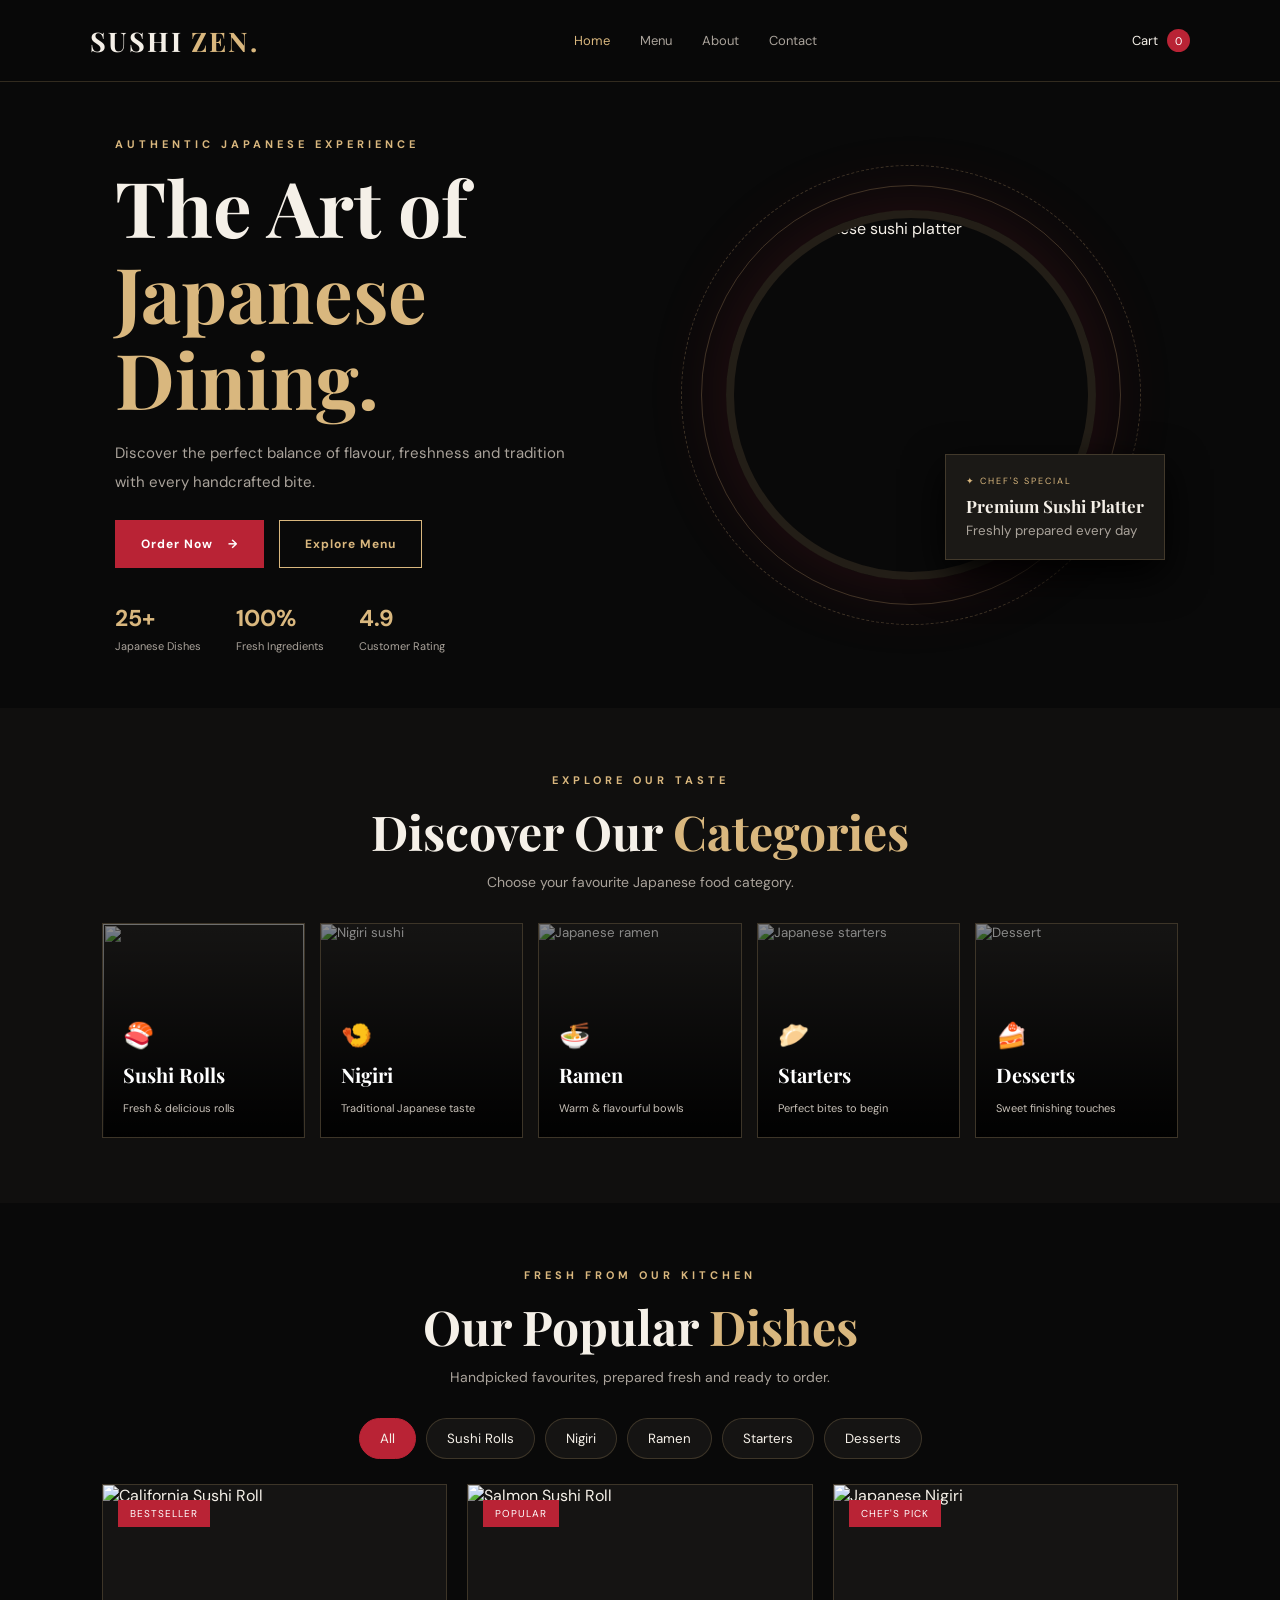
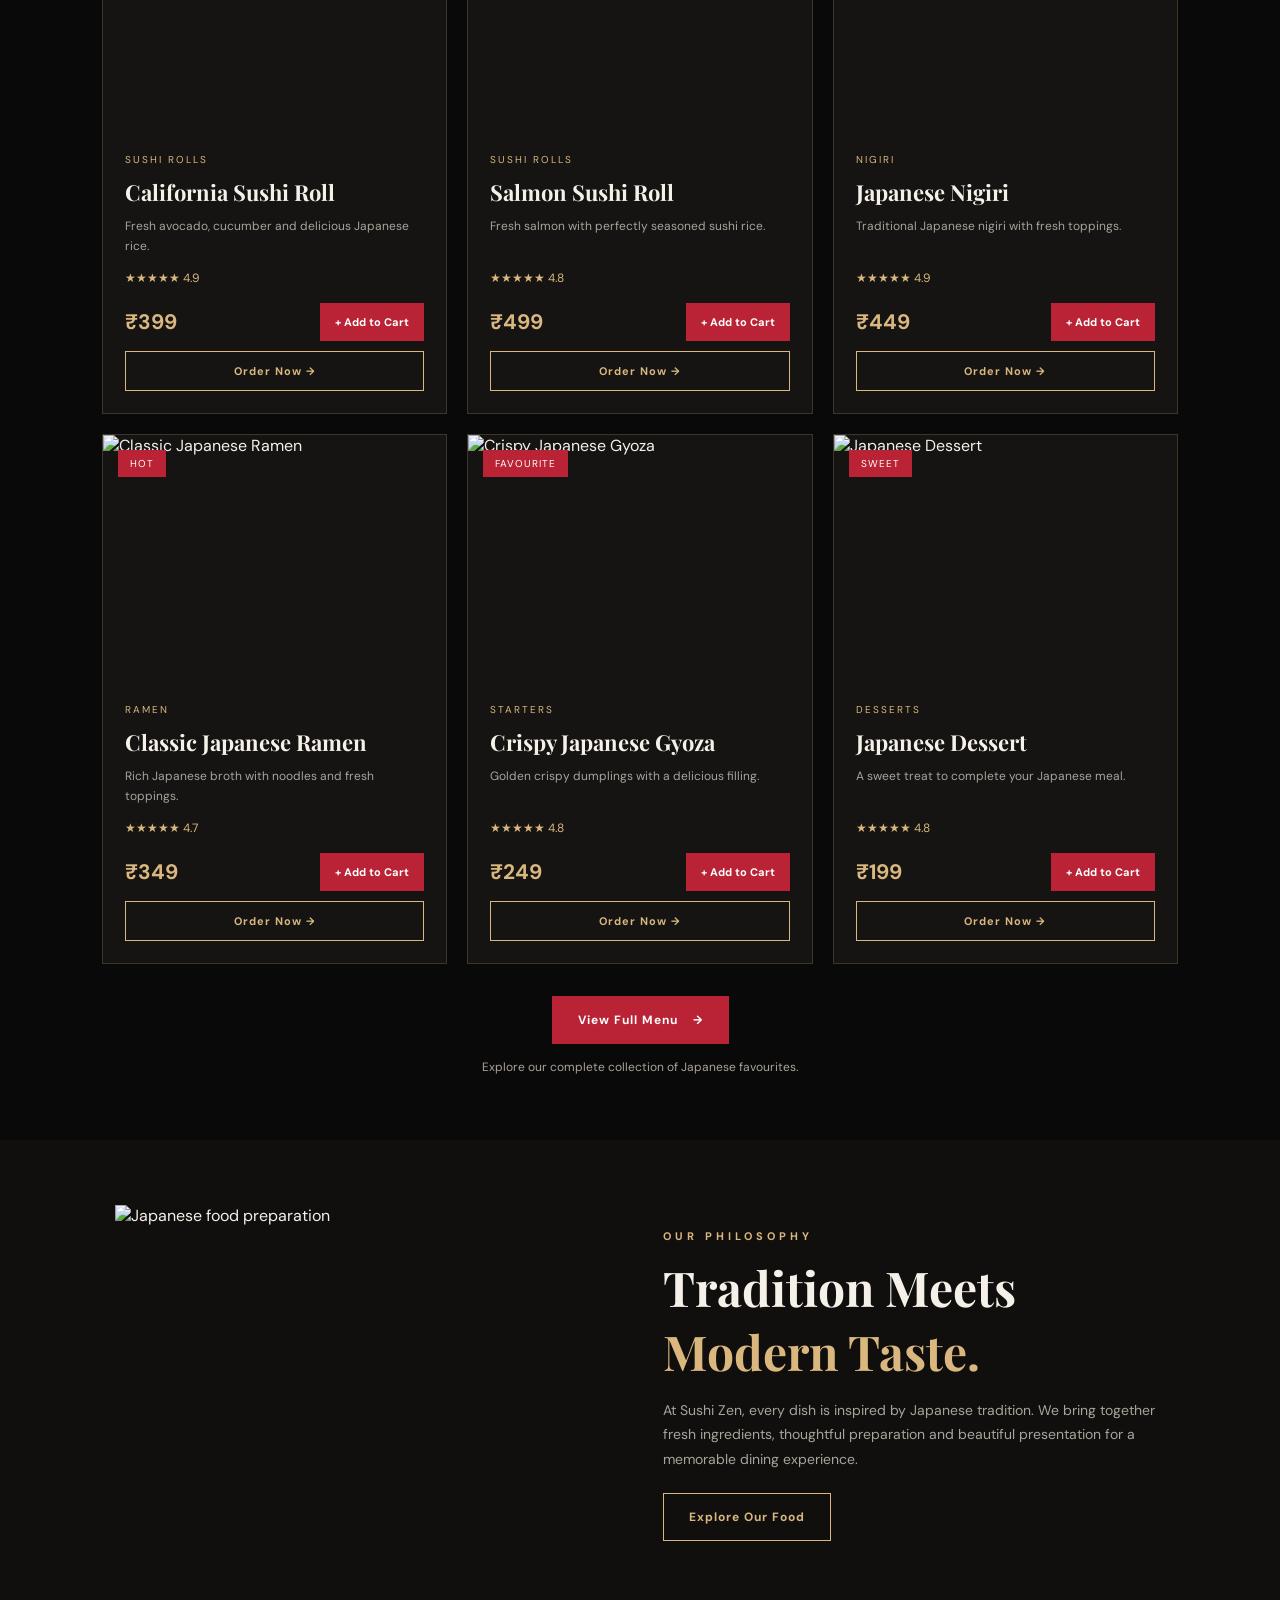
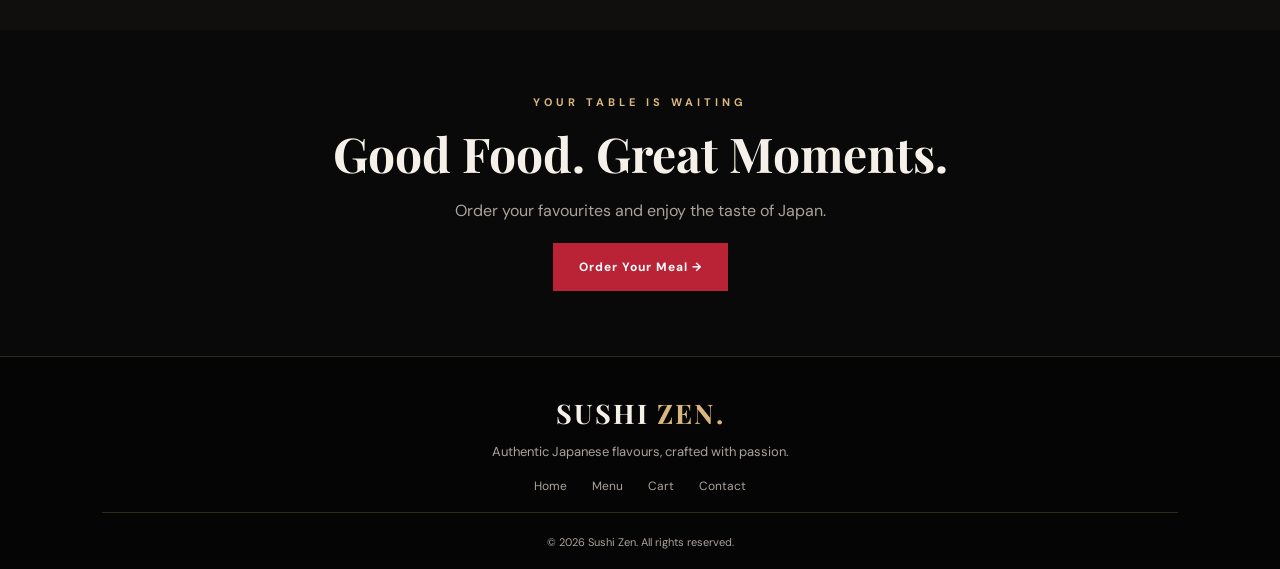
==== index.html @ 37ddcd3f "Initial Sushi Zen website" ====
<!DOCTYPE html>
<html lang="en">
<head>
    <meta charset="UTF-8">
    <meta name="viewport" content="width=device-width, initial-scale=1.0">
    <title>Sushi Zen | Japanese Restaurant</title>

    <link rel="preconnect" href="https://fonts.googleapis.com">
    <link rel="preconnect" href="https://fonts.gstatic.com" crossorigin>
    <link href="https://fonts.googleapis.com/css2?family=DM+Sans:wght@400;500;600;700&family=Playfair+Display:wght@500;600;700&display=swap" rel="stylesheet">

    <link rel="stylesheet" href="style.css">
</head>
<body>

    <!-- NAVBAR -->
    <header class="navbar">
        <a href="index.html" class="logo">SUSHI <span>ZEN.</span></a>

        <nav class="nav-links" id="navLinks">
            <a href="index.html" class="active">Home</a>
           
          
            <a href="menu.html">Menu</a>
            <a href="about.html">About</a>
            <a href="contact.html">Contact</a>
        </nav>

        <div class="nav-actions">
            <a href="cart.html" class="cart-link">
                <span>Cart</span>
                <span class="cart-count" id="cartCount">0</span>
            </a>
            <button class="menu-toggle" id="menuToggle" aria-label="Toggle navigation">☰</button>
        </div>
    </header>

    <main>

        <!-- HERO SECTION -->
        <section class="hero">
            <div class="hero-content">
                <p class="eyebrow">AUTHENTIC JAPANESE EXPERIENCE</p>

                <h1>The Art of<br><span>Japanese Dining.</span></h1>

                <p class="hero-description">
                    Discover the perfect balance of flavour, freshness and
                    tradition with every handcrafted bite.
                </p>

                <div class="hero-buttons">
                    <a href="#popular" class="btn btn-red">Order Now <span>→</span></a>
                    <a href="menu.html" class="btn btn-outline">Explore Menu</a>
                </div>

                <div class="hero-stats">
                    <div>
                        <strong>25+</strong>
                        <span>Japanese Dishes</span>
                    </div>
                    <div>
                        <strong>100%</strong>
                        <span>Fresh Ingredients</span>
                    </div>
                    <div>
                        <strong>4.9</strong>
                        <span>Customer Rating</span>
                    </div>
                </div>
            </div>

            <div class="hero-visual">
                <div class="hero-orbit orbit-one"></div>
                <div class="hero-orbit orbit-two"></div>

                <div class="hero-image-wrap">
                    <img
                        src="https://images.unsplash.com/photo-1579871494447-9811cf80d66c?w=1000"
                        alt="Fresh Japanese sushi platter">
                </div>

                <div class="floating-card">
                    <span>✦ CHEF'S SPECIAL</span>
                    <strong>Premium Sushi Platter</strong>
                    <small>Freshly prepared every day</small>
                </div>
            </div>
        </section>

        <!-- CATEGORY SECTION -->
        <section class="section categories-section" id="categories">
            <div class="section-heading">
                <p class="eyebrow">EXPLORE OUR TASTE</p>
                <h2>Discover Our <span>Categories</span></h2>
                <p>Choose your favourite Japanese food category.</p>
            </div>

            <div class="category-grid">
                <button class="category-card" data-category="Sushi Rolls">
                    <img src="https://images.unsplash.com/photo-157 sushi" alt="">
                    <span class="category-icon">🍣</span>
                    <h3>Sushi Rolls</h3>
                    <p>Fresh & delicious rolls</p>
                </button>

                <button class="category-card" data-category="Nigiri">
                    <img src="https://images.unsplash.com/photo-1579871494447-9811cf80d66c?w=500" alt="Nigiri sushi">
                    <span class="category-icon">🍤</span>
                    <h3>Nigiri</h3>
                    <p>Traditional Japanese taste</p>
                </button>

                <button class="category-card" data-category="Ramen">
                    <img src="https://images.unsplash.com/photo-1569718212165-3a8278d5f624?w=500" alt="Japanese ramen">
                    <span class="category-icon">🍜</span>
                    <h3>Ramen</h3>
                    <p>Warm & flavourful bowls</p>
                </button>

                <button class="category-card" data-category="Starters">
                    <img src="https://images.unsplash.com/photo-1541529086526-db283c563270?w=500" alt="Japanese starters">
                    <span class="category-icon">🥟</span>
                    <h3>Starters</h3>
                    <p>Perfect bites to begin</p>
                </button>

                <button class="category-card" data-category="Desserts">
                    <img src="https://images.unsplash.com/photo-1563805042-7684c019e1cb?w=500" alt="Dessert">
                    <span class="category-icon">🍰</span>
                    <h3>Desserts</h3>
                    <p>Sweet finishing touches</p>
                </button>
            </div>
        </section>

        <!-- POPULAR PRODUCTS SECTION -->
        <section class="section popular-section" id="popular">
            <div class="section-heading">
                <p class="eyebrow">FRESH FROM OUR KITCHEN</p>
                <h2>Our Popular <span>Dishes</span></h2>
                <p>Handpicked favourites, prepared fresh and ready to order.</p>
            </div>

            <div class="product-filters">
                <button class="filter-btn active" data-category="All">All</button>
                <button class="filter-btn" data-category="Sushi Rolls">Sushi Rolls</button>
                <button class="filter-btn" data-category="Nigiri">Nigiri</button>
                <button class="filter-btn" data-category="Ramen">Ramen</button>
                <button class="filter-btn" data-category="Starters">Starters</button>
                <button class="filter-btn" data-category="Desserts">Desserts</button>
            </div>

            <div class="product-grid" id="popularProducts">
                <!-- Products will load from app.js -->
            </div>

            <div class="view-menu-wrap">
                <a href="menu.html" class="btn btn-red">
                    View Full Menu <span>→</span>
                </a>
                <p>Explore our complete collection of Japanese favourites.</p>
            </div>
        </section>

        <!-- ABOUT SECTION -->
        <section class="about-section" id="about">
            <div class="about-image">
                <img
                    src="https://images.unsplash.com/photo-1579027989536-b7b1f875659b?w=900"
                    alt="Japanese food preparation">
            </div>

            <div class="about-content">
                <p class="eyebrow">OUR PHILOSOPHY</p>
                <h2>Tradition Meets <span>Modern Taste.</span></h2>
                <p>
                    At Sushi Zen, every dish is inspired by Japanese tradition.
                    We bring together fresh ingredients, thoughtful preparation
                    and beautiful presentation for a memorable dining experience.
                </p>
                <a href="menu.html" class="btn btn-outline">Explore Our Food</a>
            </div>
        </section>

        <!-- CONTACT / CTA -->
        <section class="contact-section" id="contact">
            <p class="eyebrow">YOUR TABLE IS WAITING</p>
            <h2>Good Food. Great Moments.</h2>
            <p>Order your favourites and enjoy the taste of Japan.</p>
            <a href="menu.html" class="btn btn-red">Order Your Meal →</a>
        </section>

    </main>

    <!-- FOOTER -->
    <footer class="footer">
        <a href="index.html" class="logo">SUSHI <span>ZEN.</span></a>
        <p>Authentic Japanese flavours, crafted with passion.</p>

        <div class="footer-links">
            <a href="index.html">Home</a>
            <a href="menu.html">Menu</a>
            <a href="cart.html">Cart</a>
            <a href="#contact">Contact</a>
        </div>

        <p class="copyright">
            © <span id="year"></span> Sushi Zen. All rights reserved.
        </p>
    </footer>

    <div class="toast" id="toast"></div>

    <script src="app.js"></script>
</body>
</html>
---- style.css ----
:root {
    --bg: #090909;
    --panel: #151413;
    --red: #b92335;
    --gold: #d9b77e;
    --white: #f5f0e8;
    --muted: #aaa39b;
    --border: rgba(217,183,126,.2);
}

* {
    margin: 0;
    padding: 0;
    box-sizing: border-box;
}

html {
    scroll-behavior: smooth;
}

body {
    background: var(--bg);
    color: var(--white);
    font-family: 'DM Sans', sans-serif;
}

a {
    text-decoration: none;
    color: inherit;
}

button {
    font-family: inherit;
}

img {
    display: block;
    max-width: 100%;
}

.navbar {
    height: 82px;
    padding: 0 7%;
    display: flex;
    align-items: center;
    justify-content: space-between;
    background: rgba(9,9,9,.95);
    border-bottom: 1px solid var(--border);
    position: sticky;
    top: 0;
    z-index: 1000;
    backdrop-filter: blur(15px);
}

.logo {
    font-family: 'Playfair Display', serif;
    font-size: 27px;
    font-weight: 700;
    letter-spacing: 2px;
}

.logo span,
.section-heading h2 span,
.hero h1 span,
.about-content h2 span {
    color: var(--gold);
}

.nav-links {
    display: flex;
    align-items: center;
    gap: 30px;
}

.nav-links a {
    color: var(--muted);
    font-size: 13px;
    transition: .3s;
}

.nav-links a:hover,
.nav-links a.active {
    color: var(--gold);
}

.nav-actions {
    display: flex;
    align-items: center;
    gap: 15px;
}

.cart-link {
    display: flex;
    align-items: center;
    gap: 9px;
    font-size: 13px;
}

.cart-count {
    background: var(--red);
    color: white;
    border-radius: 50%;
    min-width: 23px;
    height: 23px;
    display: grid;
    place-items: center;
    font-size: 11px;
}

.menu-toggle {
    display: none;
    color: white;
    border: 0;
    background: transparent;
    font-size: 25px;
    cursor: pointer;
}

/* HERO */

.hero {
    min-height: 680px;
    padding: 85px 9%;
    display: grid;
    grid-template-columns: 1fr 1fr;
    align-items: center;
    gap: 50px;
    overflow: hidden;
}

.eyebrow {
    color: var(--gold);
    font-size: 11px;
    letter-spacing: 4px;
    font-weight: 700;
    margin-bottom: 20px;
}

.hero h1 {
    font-family: 'Playfair Display', serif;
    font-size: clamp(48px, 6vw, 78px);
    line-height: 1.12;
    margin-bottom: 25px;
}

.hero-description {
    color: var(--muted);
    max-width: 470px;
    line-height: 1.9;
    font-size: 15px;
}

.hero-buttons {
    display: flex;
    gap: 15px;
    flex-wrap: wrap;
    margin-top: 32px;
}

.btn {
    display: inline-flex;
    justify-content: center;
    align-items: center;
    gap: 15px;
    padding: 15px 25px;
    font-size: 12px;
    font-weight: 700;
    letter-spacing: 1px;
    transition: .3s;
}

.btn-red {
    background: var(--red);
    color: white;
    border: 1px solid var(--red);
}

.btn-red:hover {
    background: #921b2a;
    transform: translateY(-3px);
}

.btn-outline {
    border: 1px solid var(--gold);
    color: var(--gold);
}

.btn-outline:hover {
    background: var(--gold);
    color: #111;
}

.hero-stats {
    display: flex;
    gap: 35px;
    margin-top: 55px;
    flex-wrap: wrap;
}

.hero-stats div {
    display: flex;
    flex-direction: column;
    gap: 6px;
}

.hero-stats strong {
    color: var(--gold);
    font-size: 23px;
}

.hero-stats span {
    color: var(--muted);
    font-size: 11px;
}

.hero-visual {
    position: relative;
    min-height: 470px;
    display: grid;
    place-items: center;
}

.hero-image-wrap {
    width: min(420px, 90%);
    height: 420px;
    border-radius: 50%;
    overflow: hidden;
    border: 8px solid rgba(217,183,126,.12);
    box-shadow: 0 0 80px rgba(185,35,53,.18);
    animation: float 5s ease-in-out infinite;
    z-index: 2;
}

.hero-image-wrap img {
    width: 100%;
    height: 100%;
    object-fit: cover;
}

.hero-orbit {
    position: absolute;
    border: 1px solid rgba(217,183,126,.25);
    border-radius: 50%;
    animation: rotate 18s linear infinite;
}

.orbit-one {
    width: 470px;
    height: 470px;
}

.orbit-two {
    width: 520px;
    height: 520px;
    border-style: dashed;
    animation-direction: reverse;
}

.floating-card {
    position: absolute;
    right: 0;
    bottom: 35px;
    z-index: 3;
    background: #1b1916;
    border: 1px solid var(--border);
    padding: 20px;
    box-shadow: 0 15px 40px #000;
}

.floating-card span,
.floating-card strong,
.floating-card small {
    display: block;
}

.floating-card span {
    color: var(--gold);
    font-size: 9px;
    letter-spacing: 2px;
    margin-bottom: 8px;
}

.floating-card strong {
    font-family: 'Playfair Display', serif;
    font-size: 17px;
}

.floating-card small {
    color: var(--muted);
    margin-top: 5px;
}

/* COMMON SECTIONS */

.section {
    padding: 100px 8%;
}

.section-heading {
    text-align: center;
    margin: 0 auto 50px;
}

.section-heading h2,
.about-content h2,
.contact-section h2 {
    font-family: 'Playfair Display', serif;
    font-size: clamp(32px, 4vw, 48px);
    margin-bottom: 15px;
}

.section-heading > p:last-child {
    color: var(--muted);
    font-size: 14px;
}

/* CATEGORY */

.categories-section {
    background: #100f0e;
}

.category-grid {
    display: grid;
    grid-template-columns: repeat(5, 1fr);
    gap: 20px;
}

.category-card {
    position: relative;
    overflow: hidden;
    min-height: 245px;
    padding: 0;
    border: 1px solid var(--border);
    background: var(--panel);
    color: white;
    text-align: left;
    cursor: pointer;
    transition: .35s;
}

.category-card img {
    width: 100%;
    height: 245px;
    object-fit: cover;
    opacity: .52;
    transition: .4s;
}

.category-card::after {
    content: "";
    position: absolute;
    inset: 0;
    background: linear-gradient(transparent, rgba(0,0,0,.95));
}

.category-card:hover {
    transform: translateY(-8px);
    border-color: var(--gold);
}

.category-card:hover img {
    transform: scale(1.08);
    opacity: .75;
}

.category-icon,
.category-card h3,
.category-card p {
    position: absolute;
    z-index: 2;
    left: 20px;
}

.category-icon {
    bottom: 85px;
    font-size: 25px;
}

.category-card h3 {
    bottom: 49px;
    font-family: 'Playfair Display', serif;
    font-size: 20px;
}

.category-card p {
    bottom: 22px;
    color: #c8c1b8;
    font-size: 11px;
}

/* PRODUCTS */

.product-filters {
    display: flex;
    justify-content: center;
    gap: 10px;
    flex-wrap: wrap;
    margin-bottom: 38px;
}

.filter-btn {
    padding: 11px 20px;
    border: 1px solid var(--border);
    border-radius: 30px;
    color: var(--white);
    background: var(--panel);
    cursor: pointer;
    transition: .3s;
}

.filter-btn:hover,
.filter-btn.active {
    background: var(--red);
    border-color: var(--red);
}

.product-grid {
    display: grid;
    grid-template-columns: repeat(3, minmax(0, 1fr));
    gap: 25px;
}

.product-card {
    background: var(--panel);
    border: 1px solid var(--border);
    overflow: hidden;
    transition: .35s;
}

.product-card:hover {
    transform: translateY(-7px);
    border-color: var(--gold);
}

.product-image {
    position: relative;
    height: 240px;
    overflow: hidden;
}

.product-image img {
    width: 100%;
    height: 100%;
    object-fit: cover;
    transition: .5s;
}

.product-card:hover .product-image img {
    transform: scale(1.07);
}

.product-tag {
    position: absolute;
    top: 15px;
    left: 15px;
    background: var(--red);
    color: white;
    font-size: 10px;
    padding: 7px 12px;
    letter-spacing: 1px;
}

.product-info {
    padding: 22px;
}

.product-category {
    color: var(--gold);
    font-size: 10px;
    text-transform: uppercase;
    letter-spacing: 2px;
}

.product-info h3 {
    font-family: 'Playfair Display', serif;
    font-size: 22px;
    margin: 9px 0;
}

.product-description {
    color: var(--muted);
    font-size: 12px;
    line-height: 1.7;
    min-height: 42px;
}

.product-rating {
    color: var(--gold);
    font-size: 12px;
    margin-top: 12px;
}

.product-bottom {
    display: flex;
    align-items: center;
    justify-content: space-between;
    margin-top: 17px;
    gap: 10px;
}

.product-price {
    color: var(--gold);
    font-size: 21px;
    font-weight: 700;
}

.add-cart-btn {
    background: var(--red);
    border: 0;
    color: white;
    padding: 12px 15px;
    cursor: pointer;
    font-weight: 700;
    font-size: 11px;
    transition: .3s;
}

.add-cart-btn:hover {
    background: #921b2a;
}

.view-menu-wrap {
    text-align: center;
    margin-top: 50px;
}

.view-menu-wrap p {
    color: var(--muted);
    font-size: 12px;
    margin-top: 15px;
}

/* ABOUT */

.about-section {
    padding: 100px 9%;
    display: grid;
    grid-template-columns: 1fr 1fr;
    align-items: center;
    gap: 65px;
    background: #100f0e;
}

.about-image {
    height: 420px;
    overflow: hidden;
}

.about-image img {
    width: 100%;
    height: 100%;
    object-fit: cover;
}

.about-content p:not(.eyebrow) {
    color: var(--muted);
    line-height: 1.9;
    font-size: 14px;
    margin: 20px 0 28px;
}

/* CONTACT */

.contact-section {
    padding: 100px 20px;
    text-align: center;
    background:
        linear-gradient(rgba(9,9,9,.83), rgba(9,9,9,.9)),
        url("https://images.unsplash.com/photo-1579871494447-9811cf80d66c?w=1400") center/cover;
}

.contact-section > p:not(.eyebrow) {
    color: var(--muted);
    margin: 15px 0 30px;
}

/* FOOTER */

.footer {
    padding: 55px 8% 25px;
    text-align: center;
    background: #050505;
    border-top: 1px solid var(--border);
}

.footer > p {
    color: var(--muted);
    font-size: 13px;
    margin-top: 12px;
}

.footer-links {
    display: flex;
    justify-content: center;
    gap: 25px;
    flex-wrap: wrap;
    margin: 25px 0;
    font-size: 12px;
    color: var(--muted);
}

.footer-links a:hover {
    color: var(--gold);
}

.footer .copyright {
    border-top: 1px solid var(--border);
    padding-top: 22px;
    font-size: 11px;
}

/* TOAST */

.toast {
    position: fixed;
    bottom: 25px;
    right: 25px;
    background: var(--gold);
    color: #111;
    padding: 14px 22px;
    font-size: 13px;
    font-weight: 700;
    z-index: 2000;
    opacity: 0;
    transform: translateY(20px);
    transition: .3s;
    pointer-events: none;
}

.toast.show {
    opacity: 1;
    transform: translateY(0);
}

/* ANIMATIONS */

@keyframes float {
    0%, 100% { transform: translateY(0); }
    50% { transform: translateY(-15px); }
}

@keyframes rotate {
    to { transform: rotate(360deg); }
}

/* RESPONSIVE */

@media (max-width: 1000px) {
    .navbar {
        padding: 0 4%;
    }

    .nav-links {
        gap: 16px;
    }

    .hero {
        padding: 70px 5%;
    }

    .category-grid {
        grid-template-columns: repeat(3, 1fr);
    }
}

@media (max-width: 760px) {
    .navbar {
        height: 70px;
    }

    .menu-toggle {
        display: block;
    }

    .nav-links {
        display: none;
        position: absolute;
        top: 70px;
        left: 0;
        width: 100%;
        padding: 25px;
        background: #111;
        flex-direction: column;
        align-items: flex-start;
        border-bottom: 1px solid var(--border);
    }

    .nav-links.active {
        display: flex;
    }

    .hero {
        grid-template-columns: 1fr;
        text-align: center;
        padding: 65px 6%;
    }

    .hero-description {
        margin: auto;
    }

    .hero-buttons,
    .hero-stats {
        justify-content: center;
    }

    .hero-visual {
        min-height: 380px;
    }

    .hero-image-wrap {
        width: 310px;
        height: 310px;
    }

    .orbit-one {
        width: 340px;
        height: 340px;
    }

    .orbit-two {
        width: 370px;
        height: 370px;
    }

    .floating-card {
        right: 0;
        bottom: 0;
    }

    .section {
        padding: 70px 5%;
    }

    .category-grid {
        grid-template-columns: repeat(2, 1fr);
        gap: 13px;
    }

    .category-card,
    .category-card img {
        min-height: 210px;
        height: 210px;
    }

    .product-grid {
        grid-template-columns: repeat(2, minmax(0, 1fr));
        gap: 14px;
    }

    .product-image {
        height: 170px;
    }

    .product-info {
        padding: 14px;
    }

    .product-info h3 {
        font-size: 17px;
    }

    .product-description {
        font-size: 11px;
    }

    .product-price {
        font-size: 17px;
    }

    .add-cart-btn {
        padding: 10px;
        font-size: 10px;
    }

    .about-section {
        grid-template-columns: 1fr;
        padding: 70px 6%;
        gap: 35px;
    }

    .about-image {
        height: 300px;
    }
}

@media (max-width: 430px) {
    .logo {
        font-size: 22px;
    }

    .cart-link {
        font-size: 12px;
    }

    .hero h1 {
        font-size: 43px;
    }

    .hero-stats {
        gap: 18px;
    }

    .hero-stats strong {
        font-size: 19px;
    }

    .category-card,
    .category-card img {
        min-height: 180px;
        height: 180px;
    }

    .category-card h3 {
        font-size: 16px;
        left: 12px;
    }

    .category-card p,
    .category-icon {
        left: 12px;
    }

    .product-grid {
        grid-template-columns: 1fr;
    }

    .product-image {
        height: 220px;
    }

    .product-bottom {
        gap: 15px;
    }
}
.buy-now-btn {
    width: 100%;
    padding: 12px;
    margin-top: 10px;
    background: transparent;
    border: 1px solid var(--gold);
    color: var(--gold);
    cursor: pointer;
    font-weight: 700;
    font-size: 11px;
    letter-spacing: 1px;
    transition: .3s;
}

.buy-now-btn:hover {
    background: var(--gold);
    color: #111;
}
/* MENU PAGE */

.menu-hero {
    padding: 100px 20px 85px;
    text-align: center;
    background:
        linear-gradient(rgba(9,9,9,.75), rgba(9,9,9,.95)),
        url("https://images.unsplash.com/photo-1579871494447-9811cf80d66c?w=1400") center/cover;
    border-bottom: 1px solid var(--border);
}

.menu-hero h1 {
    font-family: 'Playfair Display', serif;
    font-size: clamp(42px, 6vw, 68px);
    margin-bottom: 18px;
}

.menu-hero h1 span,
.menu-topbar h2 span {
    color: var(--gold);
}

.menu-hero > p:not(.eyebrow) {
    max-width: 550px;
    margin: auto;
    color: var(--muted);
    font-size: 14px;
    line-height: 1.8;
}

.menu-breadcrumb {
    display: flex;
    justify-content: center;
    gap: 12px;
    margin-top: 30px;
    color: var(--muted);
    font-size: 12px;
}

.menu-breadcrumb a {
    color: var(--gold);
}

.full-menu-section {
    min-height: 600px;
}

.menu-topbar {
    display: flex;
    justify-content: space-between;
    align-items: center;
    gap: 25px;
    margin-bottom: 35px;
}

.menu-topbar h2 {
    font-family: 'Playfair Display', serif;
    font-size: clamp(27px, 4vw, 38px);
}

.menu-search {
    width: 320px;
    position: relative;
}

.menu-search input {
    width: 100%;
    padding: 15px 45px 15px 18px;
    background: var(--panel);
    border: 1px solid var(--border);
    color: var(--white);
    outline: none;
    font-family: inherit;
}

.menu-search input:focus {
    border-color: var(--gold);
}

.menu-search input::placeholder {
    color: var(--muted);
}

.menu-search span {
    position: absolute;
    right: 17px;
    top: 7px;
    font-size: 25px;
    color: var(--gold);
}

.menu-page-filters {
    justify-content: flex-start;
    border-bottom: 1px solid var(--border);
    padding-bottom: 25px;
}

.menu-result-info {
    display: flex;
    justify-content: space-between;
    align-items: center;
    margin-bottom: 25px;
    color: var(--muted);
    font-size: 13px;
}

.menu-result-info a {
    color: var(--gold);
}

.menu-result-info a:hover {
    color: white;
}

.menu-empty {
    grid-column: 1 / -1;
    padding: 65px 20px;
    text-align: center;
    color: var(--muted);
    border: 1px solid var(--border);
    background: var(--panel);
}

@media(max-width: 760px) {
    .menu-hero {
        padding: 75px 20px;
    }

    .menu-topbar {
        align-items: stretch;
        flex-direction: column;
    }

    .menu-search {
        width: 100%;
    }

    .menu-page-filters {
        justify-content: center;
    }
}
.buy-now-btn {
    width: 100%;
    padding: 12px;
    margin-top: 10px;
    background: transparent;
    border: 1px solid var(--gold);
    color: var(--gold);
    cursor: pointer;
    font-weight: 700;
    font-size: 11px;
    letter-spacing: 1px;
    transition: .3s;
}

.buy-now-btn:hover {
    background: var(--gold);
    color: #111;
}/* ===============================
   CART PAGE
================================ */

.cart-page {
    min-height: 75vh;
    padding: 150px 7% 90px;
    background: #090909;
    color: #f5f0e8;
}

.cart-heading {
    text-align: center;
    margin-bottom: 65px;
}

.cart-heading h1 {
    font-family: "Playfair Display", serif;
    font-size: clamp(38px, 5vw, 65px);
    margin: 12px 0;
}

.cart-heading h1 span {
    color: #d9b77e;
}

.cart-heading > p:last-child {
    color: #aaa;
    font-size: 14px;
}

.cart-layout {
    max-width: 1250px;
    margin: auto;
    display: grid;
    grid-template-columns: 1.8fr 1fr;
    gap: 35px;
    align-items: start;
}

.cart-section-heading {
    display: flex;
    justify-content: space-between;
    align-items: center;
    margin-bottom: 25px;
    gap: 15px;
}

.cart-section-heading h2,
.cart-summary h2 {
    font-family: "Playfair Display", serif;
    font-size: 25px;
}

.cart-section-heading a {
    color: #d9b77e;
    text-decoration: none;
    font-size: 13px;
}

.cart-items {
    display: flex;
    flex-direction: column;
    gap: 18px;
}

.cart-item {
    display: grid;
    grid-template-columns: 125px 1fr auto;
    gap: 22px;
    padding: 20px;
    background: #141313;
    border: 1px solid rgba(217, 183, 126, 0.15);
    border-radius: 12px;
}

.cart-item-image {
    width: 125px;
    height: 135px;
    object-fit: cover;
    border-radius: 8px;
}

.cart-item-category {
    color: #d9b77e;
    font-size: 10px;
    letter-spacing: 2px;
    text-transform: uppercase;
}

.cart-item-details h3 {
    font-family: "Playfair Display", serif;
    font-size: 19px;
    margin: 7px 0;
}

.cart-item-details p {
    color: #999;
    font-size: 12px;
    margin-bottom: 12px;
}

.cart-item-price {
    font-weight: 700;
    color: #d9b77e;
}

.cart-item-actions {
    display: flex;
    align-items: center;
    gap: 20px;
    margin-top: 15px;
}

.quantity-control {
    display: flex;
    align-items: center;
    border: 1px solid #514638;
    border-radius: 5px;
}

.quantity-control button {
    width: 32px;
    height: 30px;
    background: transparent;
    border: none;
    color: #d9b77e;
    cursor: pointer;
    font-size: 18px;
}

.quantity-control span {
    min-width: 28px;
    text-align: center;
    font-size: 13px;
}

.remove-cart-btn {
    border: none;
    background: transparent;
    color: #d66a6a;
    cursor: pointer;
    font-size: 12px;
}

.cart-item-total {
    color: #d9b77e;
    font-weight: 700;
    white-space: nowrap;
}

.cart-summary {
    background: #141313;
    border: 1px solid rgba(217, 183, 126, 0.2);
    padding: 30px;
    border-radius: 12px;
    position: sticky;
    top: 110px;
}

.cart-summary h2 {
    margin-bottom: 28px;
}

.summary-line,
.summary-total {
    display: flex;
    justify-content: space-between;
    margin: 18px 0;
    font-size: 14px;
}

.summary-line span:first-child {
    color: #aaa;
}

.free-delivery {
    color: #9dc88c;
}

.summary-divider {
    height: 1px;
    background: #39332b;
    margin: 22px 0;
}

.summary-total {
    font-size: 19px;
    font-weight: 700;
}

.summary-total span:last-child {
    color: #d9b77e;
}

.checkout-btn,
.continue-btn {
    display: flex;
    align-items: center;
    justify-content: space-between;
    width: 100%;
    padding: 16px 20px;
    margin-top: 25px;
    background: #d9b77e;
    color: #111;
    text-decoration: none;
    font-size: 11px;
    font-weight: 700;
    letter-spacing: 1px;
    transition: .3s;
}

.checkout-btn:hover,
.continue-btn:hover {
    background: #f5f0e8;
}

.secure-note {
    text-align: center;
    color: #888;
    font-size: 11px;
    margin-top: 18px;
}

.empty-cart {
    text-align: center;
    padding: 65px 20px;
    background: #141313;
    border: 1px solid rgba(217, 183, 126, 0.15);
    border-radius: 12px;
}

.empty-cart-icon {
    font-size: 45px;
    margin-bottom: 20px;
}

.empty-cart h2 {
    font-family: "Playfair Display", serif;
    font-size: 25px;
}

.empty-cart p {
    color: #999;
    font-size: 13px;
    margin-top: 10px;
}

.empty-cart .continue-btn {
    width: fit-content;
    margin: 25px auto 0;
}

/* Responsive */

@media (max-width: 850px) {
    .cart-layout {
        grid-template-columns: 1fr;
    }

    .cart-summary {
        position: static;
    }
}

@media (max-width: 550px) {
    .cart-page {
        padding: 120px 5% 60px;
    }

    .cart-heading {
        margin-bottom: 40px;
    }

    .cart-item {
        grid-template-columns: 85px 1fr;
        gap: 14px;
        padding: 13px;
    }

    .cart-item-image {
        width: 85px;
        height: 100px;
    }

    .cart-item-details h3 {
        font-size: 16px;
    }

    .cart-item-details p {
        font-size: 11px;
    }

    .cart-item-total {
        grid-column: 2;
        margin-top: -5px;
    }

    .cart-item-actions {
        flex-wrap: wrap;
        gap: 12px;
    }

    .cart-summary {
        padding: 22px;
    }
}
/* ===============================
   CHECKOUT PAGE
================================ */

.checkout-page {
    min-height: 75vh;
    padding: 145px 7% 90px;
    background: #090909;
    color: #f5f0e8;
}

.checkout-heading {
    text-align: center;
    margin-bottom: 55px;
}

.checkout-heading h1 {
    font-family: "Playfair Display", serif;
    font-size: clamp(36px, 5vw, 58px);
    margin: 12px 0;
}

.checkout-heading h1 span {
    color: #d9b77e;
}

.checkout-heading > p:last-child {
    color: #999;
    font-size: 14px;
}

.checkout-layout {
    max-width: 1250px;
    margin: auto;
    display: grid;
    grid-template-columns: 1.5fr 1fr;
    gap: 35px;
    align-items: start;
}

.checkout-form-section,
.checkout-summary {
    background: #141313;
    border: 1px solid rgba(217, 183, 126, .18);
    border-radius: 12px;
    padding: 30px;
}

.checkout-form-section h2,
.checkout-summary h2 {
    font-family: "Playfair Display", serif;
    font-size: 25px;
    margin-bottom: 28px;
}

.form-grid {
    display: grid;
    grid-template-columns: 1fr 1fr;
    gap: 22px;
}

.form-group {
    display: flex;
    flex-direction: column;
    gap: 9px;
}

.form-group.full-width {
    grid-column: 1 / -1;
}

.form-group label {
    color: #d9b77e;
    font-size: 12px;
    font-weight: 600;
}

.form-group input,
.form-group textarea,
.form-group select {
    width: 100%;
    padding: 14px;
    background: #0d0c0c;
    border: 1px solid #39332b;
    border-radius: 5px;
    color: #f5f0e8;
    font-family: "DM Sans", sans-serif;
    font-size: 13px;
    outline: none;
    transition: .3s;
}

.form-group input:focus,
.form-group textarea:focus,
.form-group select:focus {
    border-color: #d9b77e;
}

.form-group textarea {
    resize: vertical;
}

.form-group select option {
    background: #141313;
}

.place-order-btn {
    width: 100%;
    margin-top: 30px;
    padding: 17px 20px;
    display: flex;
    align-items: center;
    justify-content: space-between;
    background: #d9b77e;
    color: #111;
    border: none;
    font-size: 12px;
    font-weight: 700;
    letter-spacing: 1px;
    cursor: pointer;
    transition: .3s;
}

.place-order-btn:hover {
    background: #f5f0e8;
}

.place-order-btn:disabled {
    opacity: .5;
    cursor: not-allowed;
}

.checkout-disclaimer {
    margin-top: 15px;
    text-align: center;
    color: #888;
    font-size: 11px;
    line-height: 1.6;
}

/* Order summary */

.checkout-summary {
    position: sticky;
    top: 110px;
}

.checkout-items {
    display: flex;
    flex-direction: column;
    gap: 18px;
    margin-bottom: 25px;
}

.checkout-product {
    display: grid;
    grid-template-columns: 65px 1fr auto;
    align-items: center;
    gap: 13px;
}

.checkout-product img {
    width: 65px;
    height: 65px;
    object-fit: cover;
    border-radius: 6px;
}

.checkout-product-info h3 {
    font-size: 13px;
    margin-bottom: 5px;
}

.checkout-product-info p {
    color: #999;
    font-size: 11px;
}

.checkout-product strong {
    color: #d9b77e;
    font-size: 13px;
}

.checkout-summary-line,
.checkout-grand-total {
    display: flex;
    justify-content: space-between;
    margin: 17px 0;
    font-size: 13px;
}

.checkout-summary-line span:first-child {
    color: #aaa;
}

.checkout-summary-line .free-delivery {
    color: #9dc88c;
}

.checkout-grand-total {
    font-size: 19px;
    font-weight: 700;
}

.checkout-grand-total span:last-child {
    color: #d9b77e;
}

.edit-cart-link {
    display: inline-block;
    margin-top: 20px;
    color: #d9b77e;
    text-decoration: none;
    font-size: 12px;
}

.checkout-empty {
    padding: 20px 0;
    color: #aaa;
    font-size: 13px;
}

.checkout-empty a {
    display: inline-block;
    margin-top: 12px;
    color: #d9b77e;
    text-decoration: none;
}

/* Order success */

.order-success {
    max-width: 550px;
    margin: 30px auto;
    padding: 55px 25px;
    text-align: center;
    background: #141313;
    border: 1px solid rgba(217, 183, 126, .25);
    border-radius: 12px;
}

.order-success[hidden] {
    display: none;
}

.success-icon {
    width: 75px;
    height: 75px;
    display: grid;
    place-items: center;
    margin: 0 auto 25px;
    border: 2px solid #d9b77e;
    border-radius: 50%;
    color: #d9b77e;
    font-size: 35px;
}

.order-success h2 {
    font-family: "Playfair Display", serif;
    font-size: 38px;
    margin: 12px 0;
}

.order-success > p:not(.section-subtitle) {
    color: #aaa;
    font-size: 13px;
    margin-top: 10px;
}

.success-order-id {
    color: #d9b77e !important;
    font-weight: 700;
}

.order-success .continue-btn {
    max-width: 230px;
    margin: 25px auto 0;
    justify-content: center;
}

/* Responsive */

@media (max-width: 850px) {
    .checkout-layout {
        grid-template-columns: 1fr;
    }

    .checkout-summary {
        position: static;
    }
}

@media (max-width: 550px) {
    .checkout-page {
        padding: 120px 5% 60px;
    }

    .checkout-heading {
        margin-bottom: 35px;
    }

    .checkout-form-section,
    .checkout-summary {
        padding: 20px;
    }

    .form-grid {
        grid-template-columns: 1fr;
        gap: 18px;
    }

    .form-group.full-width {
        grid-column: auto;
    }

    .checkout-product {
        grid-template-columns: 55px 1fr auto;
        gap: 9px;
    }

    .checkout-product img {
        width: 55px;
        height: 55px;
    }

    .checkout-product-info h3 {
        font-size: 12px;
    }
}
/* =================================
   SUSHI ZEN ABOUT PAGE
================================= */

.about-hero {
    min-height: 680px;
    height: 90vh;
    max-height: 900px;
    position: relative;
    display: flex;
    align-items: center;
    padding: 100px 10%;
    overflow: hidden;

    background:
        url("https://images.unsplash.com/photo-1579871494447-9811cf80d66c?w=1800")
        center/cover no-repeat;
}

.about-hero-overlay {
    position: absolute;
    inset: 0;
    background: linear-gradient(
        90deg,
        rgba(5,5,5,.96) 0%,
        rgba(5,5,5,.75) 48%,
        rgba(5,5,5,.2) 100%
    );
}

.about-hero-content {
    position: relative;
    z-index: 2;
    max-width: 650px;
    animation: aboutFadeUp 1s ease;
}

.about-hero-content h1 {
    font-family: "Playfair Display", serif;
    font-size: clamp(48px, 7vw, 88px);
    line-height: 1.12;
    margin: 20px 0;
}

.about-hero-content h1 span,
.about-story-content h2 span,
.experience-heading h2 span,
.about-banner-content h2 span,
.chef-content h2 span,
.values-heading h2 span,
.about-cta h2 span {
    color: #d9b77e;
}

.about-hero-content > p:not(.section-subtitle) {
    max-width: 470px;
    color: #c2bdb5;
    font-size: 15px;
    line-height: 1.9;
}

.about-hero-btn {
    display: inline-block;
    margin-top: 35px;
    padding: 16px 25px;
    background: #d9b77e;
    color: #111;
    text-decoration: none;
    font-size: 11px;
    font-weight: 700;
    letter-spacing: 1px;
    transition: .3s;
}

.about-hero-btn:hover {
    background: #f5f0e8;
    transform: translateY(-4px);
}

.hero-vertical-text {
    position: absolute;
    right: 35px;
    bottom: 70px;
    writing-mode: vertical-rl;
    color: #d9b77e;
    letter-spacing: 4px;
    font-size: 10px;
}


/* STORY SECTION */

.about-story {
    display: grid;
    grid-template-columns: 1fr 1fr;
    gap: 90px;
    align-items: center;
    padding: 120px 10%;
    background: #0c0b0b;
}

.about-story-image {
    position: relative;
}

.about-story-image img {
    width: 100%;
    height: 570px;
    object-fit: cover;
    border-radius: 4px;
}

.story-image-label {
    position: absolute;
    bottom: 25px;
    left: 25px;
    display: flex;
    align-items: center;
    gap: 15px;
    padding: 15px 20px;
    background: rgba(10,10,10,.88);
}

.story-image-label span {
    color: #d9b77e;
    font-family: "Playfair Display", serif;
    font-size: 25px;
}

.story-image-label p {
    font-size: 10px;
    letter-spacing: 2px;
}

.about-story-content h2,
.chef-content h2 {
    font-family: "Playfair Display", serif;
    font-size: clamp(40px, 5vw, 60px);
    line-height: 1.2;
    margin: 20px 0;
}

.about-story-content > p:not(.section-subtitle),
.chef-content > p:not(.section-subtitle) {
    color: #a9a39a;
    font-size: 14px;
    line-height: 1.9;
    margin-bottom: 17px;
}

.gold-outline-btn {
    display: inline-block;
    margin-top: 20px;
    padding: 15px 22px;
    border: 1px solid #d9b77e;
    color: #d9b77e;
    text-decoration: none;
    font-size: 11px;
    font-weight: 700;
    letter-spacing: 1px;
    transition: .3s;
}

.gold-outline-btn:hover {
    background: #d9b77e;
    color: #111;
}


/* EXPERIENCE */

.about-experience {
    padding: 110px 8%;
    background: #111010;
}

.experience-heading,
.values-heading {
    text-align: center;
    margin-bottom: 60px;
}

.experience-heading h2,
.values-heading h2 {
    font-family: "Playfair Display", serif;
    font-size: clamp(38px, 5vw, 58px);
    line-height: 1.2;
    margin: 17px 0;
}

.experience-heading > p:last-child {
    color: #999;
    font-size: 14px;
}

.experience-grid {
    display: grid;
    grid-template-columns: repeat(3, 1fr);
    gap: 25px;
    max-width: 1200px;
    margin: auto;
}

.experience-card {
    position: relative;
    padding: 40px 30px;
    min-height: 270px;
    background: #181616;
    border: 1px solid rgba(217,183,126,.15);
    transition: .4s;
    overflow: hidden;
}

.experience-card:hover {
    transform: translateY(-10px);
    border-color: #d9b77e;
    background: #201d19;
}

.experience-number {
    position: absolute;
    top: 15px;
    right: 20px;
    color: rgba(217,183,126,.2);
    font-family: "Playfair Display", serif;
    font-size: 45px;
}

.experience-icon {
    color: #d9b77e;
    font-size: 32px;
    margin-bottom: 25px;
}

.experience-card h3 {
    font-family: "Playfair Display", serif;
    font-size: 22px;
    margin-bottom: 15px;
}

.experience-card p {
    color: #999;
    font-size: 13px;
    line-height: 1.8;
}


/* BANNER */

.about-banner {
    min-height: 520px;
    position: relative;
    display: grid;
    place-items: center;
    text-align: center;
    padding: 70px 20px;

    background:
        url("https://images.unsplash.com/photo-1553621042-f6e147245754?w=1800")
        center/cover no-repeat;
}

.about-banner-overlay {
    position: absolute;
    inset: 0;
    background: rgba(5,5,5,.72);
}

.about-banner-content {
    position: relative;
    max-width: 650px;
}

.about-banner-content h2 {
    font-family: "Playfair Display", serif;
    font-size: clamp(40px, 6vw, 70px);
    line-height: 1.2;
    margin: 20px 0;
}

.about-banner-content p:last-child {
    color: #c0b9b0;
    font-size: 14px;
    line-height: 1.8;
}


/* CHEF SECTION */

.about-chef {
    display: grid;
    grid-template-columns: 1fr 1fr;
    gap: 80px;
    align-items: center;
    padding: 120px 10%;
    background: #0c0b0b;
}

.chef-image {
    position: relative;
}

.chef-image img {
    width: 100%;
    height: 550px;
    object-fit: cover;
}

.chef-image-caption {
    position: absolute;
    bottom: 0;
    left: 0;
    right: 0;
    padding: 25px;
    background: linear-gradient(transparent, rgba(0,0,0,.9));
}

.chef-image-caption span {
    color: #d9b77e;
    font-size: 10px;
    letter-spacing: 2px;
}

.chef-image-caption p {
    margin-top: 8px;
    font-family: "Playfair Display", serif;
    font-size: 20px;
}


/* VALUES */

.about-values {
    padding: 110px 9%;
    background: #121111;
}

.values-grid {
    display: grid;
    grid-template-columns: repeat(4, 1fr);
    gap: 20px;
    max-width: 1250px;
    margin: auto;
}

.value-item {
    padding: 30px 20px;
    border-top: 1px solid #5b4b35;
    transition: .3s;
}

.value-item:hover {
    border-color: #d9b77e;
    transform: translateY(-5px);
}

.value-item > span {
    color: #d9b77e;
    font-family: "Playfair Display", serif;
    font-size: 25px;
}

.value-item h3 {
    font-family: "Playfair Display", serif;
    font-size: 20px;
    margin: 20px 0 12px;
}

.value-item p {
    color: #999;
    font-size: 12px;
    line-height: 1.8;
}


/* CTA */

.about-cta {
    text-align: center;
    padding: 110px 20px;
    background:
        radial-gradient(ellipse at center, #292116 0%, #0b0a09 65%);
}

.about-cta h2 {
    font-family: "Playfair Display", serif;
    font-size: clamp(42px, 6vw, 68px);
    line-height: 1.2;
    margin: 20px 0;
}

.about-cta > p:not(.section-subtitle) {
    color: #aaa;
    font-size: 14px;
}

.about-cta-btn {
    display: inline-block;
    margin-top: 30px;
    padding: 17px 28px;
    background: #d9b77e;
    color: #111;
    text-decoration: none;
    font-size: 11px;
    font-weight: 700;
    letter-spacing: 1px;
    transition: .3s;
}

.about-cta-btn:hover {
    background: #f5f0e8;
    transform: translateY(-4px);
}


/* ANIMATION */

@keyframes aboutFadeUp {
    from {
        opacity: 0;
        transform: translateY(35px);
    }

    to {
        opacity: 1;
        transform: translateY(0);
    }
}


/* RESPONSIVE */

@media (max-width: 900px) {

    .about-story,
    .about-chef {
        gap: 40px;
        padding: 90px 6%;
    }

    .experience-grid {
        grid-template-columns: repeat(2, 1fr);
    }

    .values-grid {
        grid-template-columns: repeat(2, 1fr);
    }

    .about-story-image img,
    .chef-image img {
        height: 450px;
    }
}

@media (max-width: 600px) {

    .about-hero {
        height: 75vh;
        min-height: 580px;
        padding: 90px 7%;
        background-position: 60% center;
    }

    .about-hero-overlay {
        background: rgba(5,5,5,.72);
    }

    .hero-vertical-text {
        right: 12px;
        bottom: 25px;
        font-size: 8px;
    }

    .about-story,
    .about-chef {
        grid-template-columns: 1fr;
        gap: 35px;
        padding: 75px 6%;
    }

    .about-story-image img,
    .chef-image img {
        height: 350px;
    }

    .experience-grid {
        grid-template-columns: 1fr;
    }

    .about-experience,
    .about-values {
        padding: 75px 6%;
    }

    .experience-heading,
    .values-heading {
        margin-bottom: 40px;
    }

    .values-grid {
        grid-template-columns: 1fr 1fr;
        gap: 10px;
    }

    .value-item {
        padding: 20px 10px;
    }

    .value-item h3 {
        font-size: 17px;
    }

    .value-item p {
        font-size: 11px;
    }

    .about-banner {
        min-height: 420px;
    }

    .about-cta {
        padding: 80px 20px;
    }
}
/* =================================
   SUSHI ZEN CONTACT PAGE
================================= */

.contact-hero {
    min-height: 600px;
    height: 78vh;
    max-height: 850px;
    position: relative;
    display: flex;
    align-items: center;
    padding: 100px 10%;

    background:
        url("https://images.unsplash.com/photo-1553621042-f6e147245754?w=1800")
        center/cover no-repeat;
}

.contact-hero-overlay {
    position: absolute;
    inset: 0;
    background: linear-gradient(
        90deg,
        rgba(5,5,5,.95),
        rgba(5,5,5,.65),
        rgba(5,5,5,.15)
    );
}

.contact-hero-content {
    position: relative;
    z-index: 2;
    max-width: 650px;
}

.contact-hero-content h1 {
    font-family: "Playfair Display", serif;
    font-size: clamp(48px, 7vw, 85px);
    line-height: 1.12;
    margin: 20px 0;
}

.contact-hero-content h1 span,
.contact-info-heading h2 span,
.contact-form-content h2 span,
.location-heading h2 span,
.contact-cta h2 span {
    color: #d9b77e;
}

.contact-hero-content > p:not(.section-subtitle) {
    color: #c2bdb5;
    max-width: 470px;
    font-size: 14px;
    line-height: 1.9;
}

.contact-hero-btn,
.contact-cta-btn {
    display: inline-block;
    margin-top: 30px;
    padding: 16px 25px;
    background: #d9b77e;
    color: #111;
    text-decoration: none;
    font-size: 11px;
    font-weight: 700;
    letter-spacing: 1px;
    transition: .3s;
}

.contact-hero-btn:hover,
.contact-cta-btn:hover {
    background: #f5f0e8;
    transform: translateY(-4px);
}


/* CONTACT INFORMATION */

.contact-info-section {
    padding: 100px 8%;
    background: #0c0b0b;
}

.contact-info-heading,
.location-heading {
    text-align: center;
    margin-bottom: 50px;
}

.contact-info-heading h2,
.location-heading h2 {
    font-family: "Playfair Display", serif;
    font-size: clamp(36px, 5vw, 55px);
    margin-top: 15px;
}

.contact-info-grid {
    max-width: 1200px;
    margin: auto;
    display: grid;
    grid-template-columns: repeat(3, 1fr);
    gap: 25px;
}

.contact-info-card {
    padding: 40px 25px;
    text-align: center;
    background: #171515;
    border: 1px solid rgba(217,183,126,.17);
    transition: .3s;
}

.contact-info-card:hover {
    transform: translateY(-8px);
    border-color: #d9b77e;
}

.contact-icon {
    color: #d9b77e;
    font-size: 35px;
    margin-bottom: 20px;
}

.contact-info-card h3 {
    font-family: "Playfair Display", serif;
    font-size: 22px;
    margin-bottom: 12px;
}

.contact-info-card p {
    color: #999;
    font-size: 13px;
    margin-bottom: 22px;
}

.contact-info-card a {
    color: #d9b77e;
    text-decoration: none;
    font-size: 10px;
    letter-spacing: 1px;
    font-weight: 700;
}


/* CONTACT MAIN */

.contact-main {
    padding: 110px 9%;
    display: grid;
    grid-template-columns: .85fr 1.15fr;
    gap: 70px;
    align-items: start;
    background: #111010;
}

.contact-form-content h2 {
    font-family: "Playfair Display", serif;
    font-size: clamp(40px, 5vw, 58px);
    line-height: 1.2;
    margin: 20px 0;
}

.contact-form-description {
    color: #999;
    font-size: 14px;
    line-height: 1.9;
}

.contact-opening-hours {
    margin-top: 45px;
    padding-top: 25px;
    border-top: 1px solid #40372b;
}

.contact-opening-hours h3 {
    font-family: "Playfair Display", serif;
    font-size: 22px;
    margin-bottom: 20px;
}

.opening-hour-row {
    display: flex;
    justify-content: space-between;
    gap: 15px;
    padding: 13px 0;
    border-bottom: 1px solid rgba(255,255,255,.08);
    font-size: 11px;
    color: #aaa;
}

.opening-hour-row span:last-child {
    color: #d9b77e;
    text-align: right;
}


/* CONTACT FORM */

.contact-form-box {
    padding: 35px;
    background: #191717;
    border: 1px solid rgba(217,183,126,.2);
    border-radius: 8px;
}

.contact-form-grid {
    display: grid;
    grid-template-columns: 1fr 1fr;
    gap: 22px;
}

.contact-field {
    display: flex;
    flex-direction: column;
    gap: 9px;
}

.contact-field.full-width {
    grid-column: 1 / -1;
}

.contact-field label {
    color: #d9b77e;
    font-size: 12px;
    font-weight: 600;
}

.contact-field input,
.contact-field select,
.contact-field textarea {
    width: 100%;
    padding: 14px;
    background: #0d0c0c;
    color: #f5f0e8;
    border: 1px solid #40372b;
    border-radius: 4px;
    font-family: "DM Sans", sans-serif;
    font-size: 12px;
    outline: none;
    transition: .3s;
}

.contact-field input:focus,
.contact-field select:focus,
.contact-field textarea:focus {
    border-color: #d9b77e;
}

.contact-field textarea {
    resize: vertical;
}

.contact-field select option {
    background: #171515;
}

.contact-submit-btn {
    width: 100%;
    padding: 17px 20px;
    margin-top: 25px;
    display: flex;
    justify-content: space-between;
    align-items: center;
    background: #d9b77e;
    border: none;
    color: #111;
    font-size: 11px;
    font-weight: 700;
    letter-spacing: 1px;
    cursor: pointer;
    transition: .3s;
}

.contact-submit-btn:hover {
    background: #f5f0e8;
}

.contact-form-note {
    color: #888;
    font-size: 10px;
    text-align: center;
    margin-top: 15px;
}


/* LOCATION */

.restaurant-location {
    padding: 100px 8%;
    background: #0c0b0b;
}

.location-heading > p:last-child {
    color: #999;
    font-size: 13px;
    margin-top: 12px;
}

.location-map {
    max-width: 1250px;
    margin: auto;
    border: 1px solid rgba(217,183,126,.25);
    overflow: hidden;
}

.location-map iframe {
    display: block;
    filter: grayscale(100%) contrast(1.1);
    transition: .4s;
}

.location-map:hover iframe {
    filter: grayscale(0%);
}


/* CTA */

.contact-cta {
    text-align: center;
    padding: 100px 20px;
    background: radial-gradient(
        ellipse at center,
        #292116,
        #0b0a09 70%
    );
}

.contact-cta h2 {
    font-family: "Playfair Display", serif;
    font-size: clamp(40px, 6vw, 65px);
    line-height: 1.2;
    margin: 20px 0;
}


/* RESPONSIVE */

@media (max-width: 900px) {
    .contact-main {
        grid-template-columns: 1fr;
        gap: 45px;
    }

    .contact-info-grid {
        grid-template-columns: 1fr 1fr;
    }

    .contact-info-card:last-child {
        grid-column: 1 / -1;
    }
}

@media (max-width: 600px) {
    .contact-hero {
        min-height: 560px;
        height: 70vh;
        padding: 90px 7%;
        background-position: 60% center;
    }

    .contact-hero-overlay {
        background: rgba(5,5,5,.75);
    }

    .contact-info-section,
    .restaurant-location {
        padding: 75px 6%;
    }

    .contact-info-grid {
        grid-template-columns: 1fr;
        gap: 15px;
    }

    .contact-info-card:last-child {
        grid-column: auto;
    }

    .contact-main {
        padding: 75px 6%;
    }

    .contact-form-box {
        padding: 22px 17px;
    }

    .contact-form-grid {
        grid-template-columns: 1fr;
        gap: 18px;
    }

    .contact-field.full-width {
        grid-column: auto;
    }

    .opening-hour-row {
        font-size: 10px;
    }

    .restaurant-location {
        padding-bottom: 65px;
    }

    .location-map iframe {
        height: 320px;
    }

    .contact-cta {
        padding: 75px 15px;
    }
}
/* =================================
   MENU PAGE - REDUCE TOP SPACING
================================= */

.menu-hero {
    min-height: auto !important;
    padding-top: 35px !important;
    padding-bottom: 20px !important;
    margin-bottom: 0 !important;
}

.full-menu-section {
    padding-top: 35px !important;
    margin-top: 0 !important;
}

.menu-topbar {
    margin-top: 0 !important;
}

/* Mobile spacing */
@media (max-width: 768px) {
    .menu-hero {
        padding-top: 25px !important;
        padding-bottom: 15px !important;
    }

    .full-menu-section {
        padding-top: 25px !important;
    }
}

/* ==========================================
   SUSHI ZEN HOMEPAGE - COMPACT SPACING
========================================== */

/* HERO SECTION */
.hero {
    min-height: 560px;
    padding: 55px 9%;
    gap: 35px;
}

.hero h1 {
    margin-bottom: 18px;
}

.hero-buttons {
    margin-top: 24px;
}

.hero-stats {
    margin-top: 35px;
}

.hero-visual {
    min-height: 400px;
}

.hero-image-wrap {
    width: min(370px, 85%);
    height: 370px;
}

.orbit-one {
    width: 420px;
    height: 420px;
}

.orbit-two {
    width: 460px;
    height: 460px;
}

/* ALL COMMON SECTIONS */
.section {
    padding: 65px 8%;
}

/* SECTION HEADINGS */
.section-heading {
    margin-bottom: 32px;
}

.section-heading h2 {
    margin-bottom: 10px;
}

.eyebrow {
    margin-bottom: 12px;
}

/* CATEGORY SECTION */
.categories-section {
    padding-top: 65px;
    padding-bottom: 65px;
}

.category-grid {
    gap: 15px;
}

.category-card,
.category-card img {
    min-height: 215px;
    height: 215px;
}

/* POPULAR PRODUCTS */
.popular-section {
    padding-top: 65px;
    padding-bottom: 65px;
}

.product-filters {
    margin-bottom: 25px;
}

.product-grid {
    gap: 20px;
}

.view-menu-wrap {
    margin-top: 32px;
}

/* ABOUT SECTION */
.about-section {
    padding: 65px 9%;
    gap: 45px;
}

.about-image {
    height: 360px;
}

.about-content p:not(.eyebrow) {
    margin: 14px 0 22px;
    line-height: 1.75;
}

/* CONTACT SECTION */
.contact-section {
    padding: 65px 20px;
}

.contact-section > p:not(.eyebrow) {
    margin: 10px 0 22px;
}

/* FOOTER */
.footer {
    padding: 38px 8% 20px;
}

.footer-links {
    margin: 18px 0;
}

/* ==========================================
   TABLET RESPONSIVE
========================================== */

@media (max-width: 1000px) {
    .hero {
        min-height: 520px;
        padding: 50px 6%;
        gap: 25px;
    }

    .hero-visual {
        min-height: 350px;
    }

    .hero-image-wrap {
        width: 320px;
        height: 320px;
    }

    .orbit-one {
        width: 360px;
        height: 360px;
    }

    .orbit-two {
        width: 390px;
        height: 390px;
    }
}

/* ==========================================
   MOBILE RESPONSIVE
========================================== */

@media (max-width: 760px) {
    .hero {
        min-height: auto;
        padding: 45px 6% 35px;
        gap: 15px;
    }

    .hero h1 {
        margin-bottom: 14px;
    }

    .hero-buttons {
        margin-top: 20px;
    }

    .hero-stats {
        margin-top: 25px;
    }

    .hero-visual {
        min-height: 320px;
    }

    .hero-image-wrap {
        width: 260px;
        height: 260px;
    }

    .orbit-one {
        width: 290px;
        height: 290px;
    }

    .orbit-two {
        width: 315px;
        height: 315px;
    }

    .section,
    .categories-section,
    .popular-section {
        padding: 45px 5%;
    }

    .section-heading {
        margin-bottom: 25px;
    }

    .category-grid {
        gap: 12px;
    }

    .category-card,
    .category-card img {
        min-height: 190px;
        height: 190px;
    }

    .product-filters {
        margin-bottom: 20px;
        gap: 8px;
    }

    .view-menu-wrap {
        margin-top: 25px;
    }

    .about-section {
        padding: 45px 6%;
        gap: 25px;
    }

    .about-image {
        height: 270px;
    }

    .contact-section {
        padding: 45px 15px;
    }

    .footer {
        padding: 32px 6% 18px;
    }
}

/* SMALL MOBILE */
@media (max-width: 430px) {
    .hero {
        padding: 38px 5% 25px;
    }

    .hero-visual {
        min-height: 280px;
    }

    .hero-image-wrap {
        width: 230px;
        height: 230px;
    }

    .orbit-one {
        width: 260px;
        height: 260px;
    }

    .orbit-two {
        width: 280px;
        height: 280px;
    }

    .section,
    .categories-section,
    .popular-section {
        padding: 38px 5%;
    }

    .section-heading {
        margin-bottom: 22px;
    }

    .category-card,
    .category-card img {
        min-height: 170px;
        height: 170px;
    }

    .about-section {
        padding: 38px 5%;
    }

    .contact-section {
        padding: 38px 12px;
    }
}
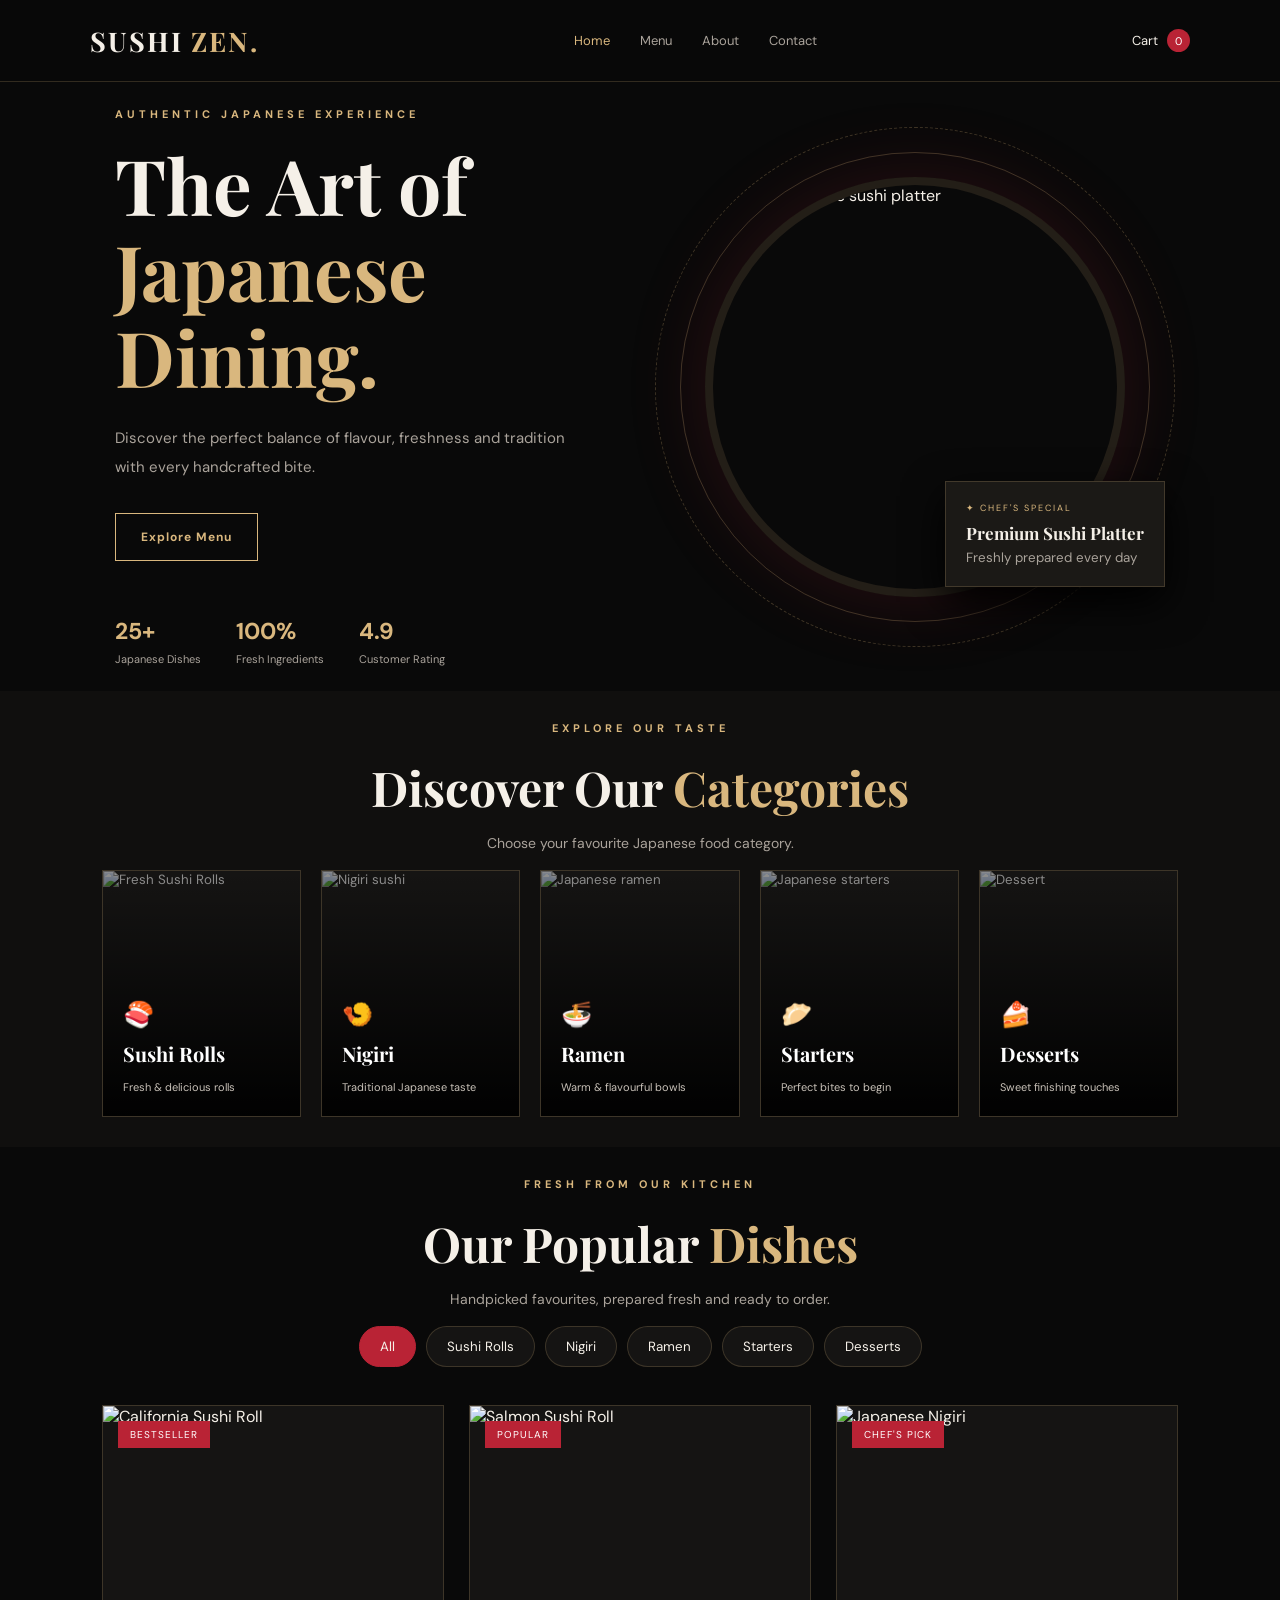
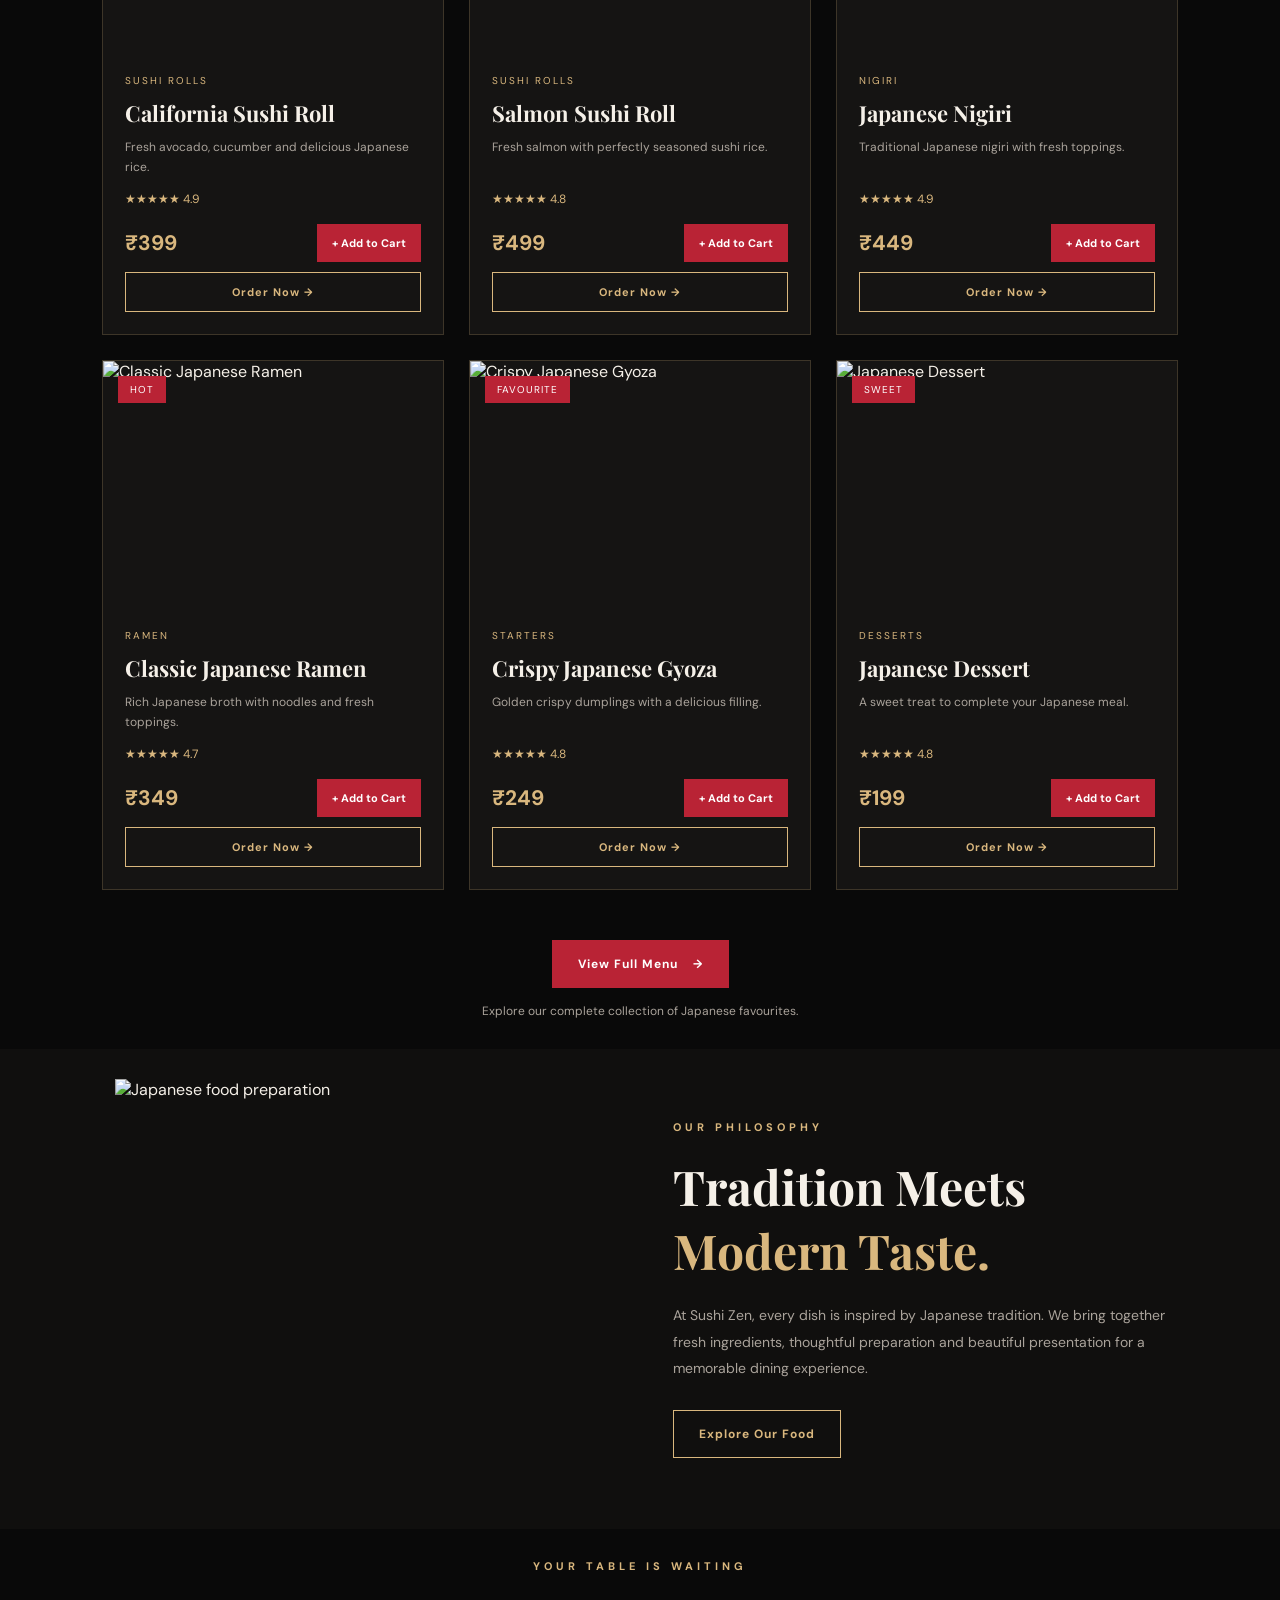
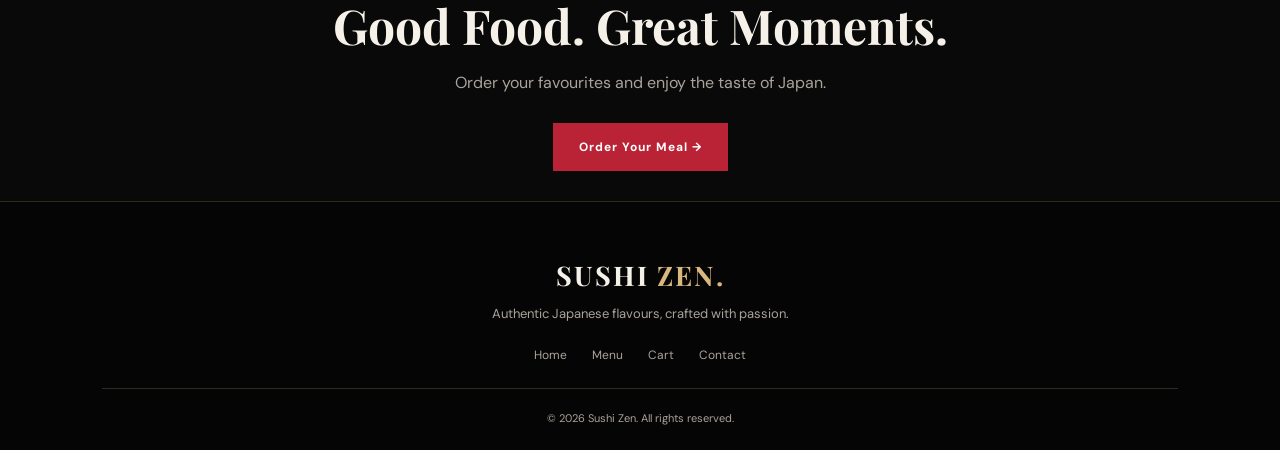
==== commit 275b831f: "update website" ====
--- a/index.html
+++ b/index.html
@@ -1,5 +1,6 @@
 <!DOCTYPE html>
 <html lang="en">
+
 <head>
     <meta charset="UTF-8">
     <meta name="viewport" content="width=device-width, initial-scale=1.0">
@@ -7,10 +8,13 @@
 
     <link rel="preconnect" href="https://fonts.googleapis.com">
     <link rel="preconnect" href="https://fonts.gstatic.com" crossorigin>
-    <link href="https://fonts.googleapis.com/css2?family=DM+Sans:wght@400;500;600;700&family=Playfair+Display:wght@500;600;700&display=swap" rel="stylesheet">
+    <link
+        href="https://fonts.googleapis.com/css2?family=DM+Sans:wght@400;500;600;700&family=Playfair+Display:wght@500;600;700&display=swap"
+        rel="stylesheet">
 
     <link rel="stylesheet" href="style.css">
 </head>
+
 <body>
 
     <!-- NAVBAR -->
@@ -19,8 +23,8 @@
 
         <nav class="nav-links" id="navLinks">
             <a href="index.html" class="active">Home</a>
-           
-          
+
+
             <a href="menu.html">Menu</a>
             <a href="about.html">About</a>
             <a href="contact.html">Contact</a>
@@ -50,7 +54,7 @@
                 </p>
 
                 <div class="hero-buttons">
-                    <a href="#popular" class="btn btn-red">Order Now <span>→</span></a>
+
                     <a href="menu.html" class="btn btn-outline">Explore Menu</a>
                 </div>
 
@@ -75,8 +79,7 @@
                 <div class="hero-orbit orbit-two"></div>
 
                 <div class="hero-image-wrap">
-                    <img
-                        src="https://images.unsplash.com/photo-1579871494447-9811cf80d66c?w=1000"
+                    <img src="https://images.unsplash.com/photo-1579871494447-9811cf80d66c?w=1000"
                         alt="Fresh Japanese sushi platter">
                 </div>
 
@@ -98,7 +101,8 @@
 
             <div class="category-grid">
                 <button class="category-card" data-category="Sushi Rolls">
-                    <img src="https://images.unsplash.com/photo-157 sushi" alt="">
+                    <img src="https://images.unsplash.com/photo-1579871494447-9811cf80d66c?w=600&auto=format&fit=crop"
+                        alt="Fresh Sushi Rolls">
                     <span class="category-icon">🍣</span>
                     <h3>Sushi Rolls</h3>
                     <p>Fresh & delicious rolls</p>
@@ -119,7 +123,8 @@
                 </button>
 
                 <button class="category-card" data-category="Starters">
-                    <img src="https://images.unsplash.com/photo-1541529086526-db283c563270?w=500" alt="Japanese starters">
+                    <img src="https://images.unsplash.com/photo-1541529086526-db283c563270?w=500"
+                        alt="Japanese starters">
                     <span class="category-icon">🥟</span>
                     <h3>Starters</h3>
                     <p>Perfect bites to begin</p>
@@ -166,8 +171,7 @@
         <!-- ABOUT SECTION -->
         <section class="about-section" id="about">
             <div class="about-image">
-                <img
-                    src="https://images.unsplash.com/photo-1579027989536-b7b1f875659b?w=900"
+                <img src="https://images.unsplash.com/photo-1579027989536-b7b1f875659b?w=900"
                     alt="Japanese food preparation">
             </div>
 
@@ -214,4 +218,5 @@
 
     <script src="app.js"></script>
 </body>
+
 </html>
--- a/style.css
+++ b/style.css
@@ -2616,299 +2616,79 @@
     }
 }
 
-/* ==========================================
-   SUSHI ZEN HOMEPAGE - COMPACT SPACING
-========================================== */
-
-/* HERO SECTION */
+/* =========================================
+   SUSHI ZEN - REMOVE EXTRA SECTION GAPS
+========================================= */
+
+/* Common section spacing */
+main > section {
+    margin-top: 0 !important;
+    margin-bottom: 0 !important;
+    min-height: 0 !important;
+    height: auto !important;
+}
+
+/* Hero */
 .hero {
-    min-height: 560px;
-    padding: 55px 9%;
-    gap: 35px;
-}
-
-.hero h1 {
-    margin-bottom: 18px;
-}
-
-.hero-buttons {
-    margin-top: 24px;
-}
-
-.hero-stats {
-    margin-top: 35px;
-}
-
-.hero-visual {
-    min-height: 400px;
-}
-
-.hero-image-wrap {
-    width: min(370px, 85%);
-    height: 370px;
-}
-
-.orbit-one {
-    width: 420px;
-    height: 420px;
-}
-
-.orbit-two {
-    width: 460px;
-    height: 460px;
-}
-
-/* ALL COMMON SECTIONS */
-.section {
-    padding: 65px 8%;
-}
-
-/* SECTION HEADINGS */
+    min-height: 0 !important;
+    height: auto !important;
+    padding-top: 25px !important;
+    padding-bottom: 25px !important;
+    margin: 0 !important;
+}
+
+/* Categories */
+.categories-section {
+    min-height: 0 !important;
+    padding-top: 30px !important;
+    padding-bottom: 30px !important;
+    margin: 0 !important;
+}
+
+/* Popular dishes */
+.popular-section {
+    min-height: 0 !important;
+    padding-top: 30px !important;
+    padding-bottom: 30px !important;
+    margin: 0 !important;
+}
+
+/* About */
+.about-section {
+    min-height: 0 !important;
+    padding-top: 30px !important;
+    padding-bottom: 30px !important;
+    margin: 0 !important;
+}
+
+/* Contact */
+.contact-section {
+    min-height: 0 !important;
+    padding-top: 30px !important;
+    padding-bottom: 30px !important;
+    margin: 0 !important;
+}
+
+/* Headings */
 .section-heading {
-    margin-bottom: 32px;
-}
-
-.section-heading h2 {
-    margin-bottom: 10px;
-}
-
-.eyebrow {
-    margin-bottom: 12px;
-}
-
-/* CATEGORY SECTION */
-.categories-section {
-    padding-top: 65px;
-    padding-bottom: 65px;
-}
-
-.category-grid {
-    gap: 15px;
-}
-
-.category-card,
-.category-card img {
-    min-height: 215px;
-    height: 215px;
-}
-
-/* POPULAR PRODUCTS */
-.popular-section {
-    padding-top: 65px;
-    padding-bottom: 65px;
-}
-
-.product-filters {
-    margin-bottom: 25px;
-}
-
+    margin-top: 0 !important;
+    margin-bottom: 18px !important;
+}
+
+/* Category and product grids */
+.category-grid,
 .product-grid {
-    gap: 20px;
-}
-
-.view-menu-wrap {
-    margin-top: 32px;
-}
-
-/* ABOUT SECTION */
-.about-section {
-    padding: 65px 9%;
-    gap: 45px;
-}
-
-.about-image {
-    height: 360px;
-}
-
-.about-content p:not(.eyebrow) {
-    margin: 14px 0 22px;
-    line-height: 1.75;
-}
-
-/* CONTACT SECTION */
-.contact-section {
-    padding: 65px 20px;
-}
-
-.contact-section > p:not(.eyebrow) {
-    margin: 10px 0 22px;
-}
-
-/* FOOTER */
-.footer {
-    padding: 38px 8% 20px;
-}
-
-.footer-links {
-    margin: 18px 0;
-}
-
-/* ==========================================
-   TABLET RESPONSIVE
-========================================== */
-
-@media (max-width: 1000px) {
-    .hero {
-        min-height: 520px;
-        padding: 50px 6%;
-        gap: 25px;
-    }
-
-    .hero-visual {
-        min-height: 350px;
-    }
-
-    .hero-image-wrap {
-        width: 320px;
-        height: 320px;
-    }
-
-    .orbit-one {
-        width: 360px;
-        height: 360px;
-    }
-
-    .orbit-two {
-        width: 390px;
-        height: 390px;
-    }
-}
-
-/* ==========================================
-   MOBILE RESPONSIVE
-========================================== */
-
-@media (max-width: 760px) {
-    .hero {
-        min-height: auto;
-        padding: 45px 6% 35px;
-        gap: 15px;
-    }
-
-    .hero h1 {
-        margin-bottom: 14px;
-    }
-
-    .hero-buttons {
-        margin-top: 20px;
-    }
-
-    .hero-stats {
-        margin-top: 25px;
-    }
-
-    .hero-visual {
-        min-height: 320px;
-    }
-
-    .hero-image-wrap {
-        width: 260px;
-        height: 260px;
-    }
-
-    .orbit-one {
-        width: 290px;
-        height: 290px;
-    }
-
-    .orbit-two {
-        width: 315px;
-        height: 315px;
-    }
-
-    .section,
+    margin-top: 0 !important;
+}
+
+/* Mobile */
+@media (max-width: 768px) {
+    .hero,
     .categories-section,
-    .popular-section {
-        padding: 45px 5%;
-    }
-
-    .section-heading {
-        margin-bottom: 25px;
-    }
-
-    .category-grid {
-        gap: 12px;
-    }
-
-    .category-card,
-    .category-card img {
-        min-height: 190px;
-        height: 190px;
-    }
-
-    .product-filters {
-        margin-bottom: 20px;
-        gap: 8px;
-    }
-
-    .view-menu-wrap {
-        margin-top: 25px;
-    }
-
-    .about-section {
-        padding: 45px 6%;
-        gap: 25px;
-    }
-
-    .about-image {
-        height: 270px;
-    }
-
+    .popular-section,
+    .about-section,
     .contact-section {
-        padding: 45px 15px;
-    }
-
-    .footer {
-        padding: 32px 6% 18px;
-    }
-}
-
-/* SMALL MOBILE */
-@media (max-width: 430px) {
-    .hero {
-        padding: 38px 5% 25px;
-    }
-
-    .hero-visual {
-        min-height: 280px;
-    }
-
-    .hero-image-wrap {
-        width: 230px;
-        height: 230px;
-    }
-
-    .orbit-one {
-        width: 260px;
-        height: 260px;
-    }
-
-    .orbit-two {
-        width: 280px;
-        height: 280px;
-    }
-
-    .section,
-    .categories-section,
-    .popular-section {
-        padding: 38px 5%;
-    }
-
-    .section-heading {
-        margin-bottom: 22px;
-    }
-
-    .category-card,
-    .category-card img {
-        min-height: 170px;
-        height: 170px;
-    }
-
-    .about-section {
-        padding: 38px 5%;
-    }
-
-    .contact-section {
-        padding: 38px 12px;
-    }
-}
+        padding-top: 22px !important;
+        padding-bottom: 22px !important;
+    }
+}
